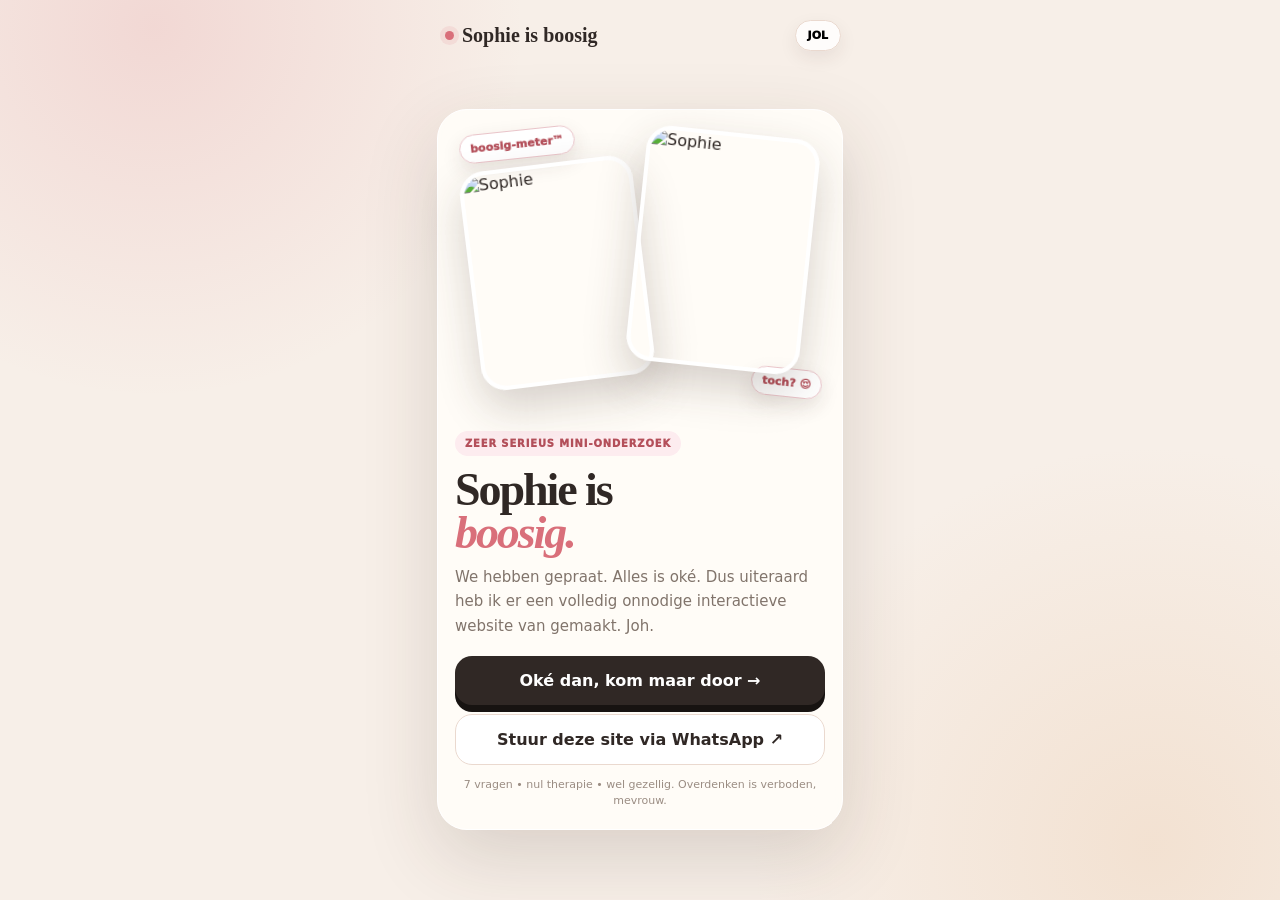
==== sophie-is-boosig/index.html @ 40bc1b9b "Add Sophie is boosig standalone quiz" ====
<!doctype html>
<html lang="nl">
<head>
<meta charset="utf-8">
<meta name="viewport" content="width=device-width,initial-scale=1,viewport-fit=cover">
<meta name="theme-color" content="#f7efe8">
<title>Sophie is boosig</title>
<meta name="description" content="Zeven keuzes. Een beetje chaos. Toch?">
<meta property="og:title" content="Sophie is boosig">
<meta property="og:description" content="Zeven keuzes. Een beetje chaos. Toch?">
<meta property="og:type" content="website">
<style>
:root{--bg:#f7efe8;--ink:#302825;--muted:#81746b;--rose:#d96f7a;--rose2:#b44f5a;--soft:#fdecef;--line:#ead9cf;--ease:cubic-bezier(.22,1,.36,1)}
*{box-sizing:border-box}html,body{margin:0;min-height:100%;background:var(--bg);color:var(--ink);font-family:Inter,system-ui,-apple-system,BlinkMacSystemFont,"Segoe UI",sans-serif;-webkit-font-smoothing:antialiased}
body{min-height:100svh;background:radial-gradient(circle at 12% 3%,rgba(217,111,122,.18),transparent 26%),radial-gradient(circle at 90% 94%,rgba(229,182,138,.24),transparent 28%),var(--bg)}
button,textarea{font:inherit}button{touch-action:manipulation}
.page{width:min(430px,100%);min-height:100svh;margin:auto;padding:12px;display:flex;flex-direction:column}
header{display:flex;align-items:center;justify-content:space-between;padding:8px 2px 12px}
.brand{border:0;background:none;color:var(--ink);font:800 20px Georgia,serif;display:flex;align-items:center;gap:8px}.dot{width:9px;height:9px;border-radius:50%;background:var(--rose);box-shadow:0 0 0 5px rgba(217,111,122,.12)}
.jol{border:1px solid var(--line);background:#ffffffd9;border-radius:999px;padding:8px 12px;font-weight:950;font-size:11px;box-shadow:0 7px 18px rgba(65,44,33,.08)}
.stage{flex:1;display:flex;align-items:center;padding-bottom:12px;perspective:1000px}
.card,.final{width:100%;border-radius:30px;box-shadow:0 26px 76px rgba(65,44,33,.16)}
.card{background:#fffdf9e8;border:1px solid #fff;padding:20px 17px;backdrop-filter:blur(16px)}
.enter{animation:enter .35s var(--ease)}@keyframes enter{from{opacity:.35;transform:translateY(14px) scale(.985)}to{opacity:1;transform:none}}
.shake{animation:shake .38s ease}@keyframes shake{25%{transform:translateX(-7px) rotate(-.5deg)}50%{transform:translateX(7px) rotate(.5deg)}75%{transform:translateX(-4px)}}
.collage{height:285px;position:relative;margin:0 auto 16px;transform-style:preserve-3d;transition:transform .16s ease-out}
.photo{position:absolute;object-fit:cover;border:4px solid #fff;border-radius:25px;box-shadow:0 18px 44px rgba(65,44,33,.22)}.a{left:4%;top:33px;width:47%;height:220px;transform:rotate(-7deg) translateZ(18px)}.b{right:4%;top:2px;width:47%;height:236px;transform:rotate(6deg) translateZ(38px)}
.sticker{position:absolute;z-index:4;background:#fffffff2;color:var(--rose2);border:1px solid #e9c4c9;border-radius:999px;padding:7px 10px;font-size:11px;font-weight:950;box-shadow:0 8px 20px rgba(65,44,33,.12)}.s1{left:4px;top:0;transform:rotate(-6deg)}.s2{right:3px;bottom:18px;transform:rotate(6deg)}
.kicker{display:inline-flex;border-radius:999px;background:var(--soft);color:var(--rose2);padding:7px 10px;font-size:10px;font-weight:950;text-transform:uppercase;letter-spacing:.085em}
h1,h2{font-family:Georgia,"Times New Roman",serif;letter-spacing:-.045em;text-wrap:balance}h1{margin:13px 0 11px;font-size:46px;line-height:.92}h1 em{color:var(--rose)}h2{margin:12px 0 18px;font-size:34px;line-height:1.02}
.lead{margin:0;color:var(--muted);font-size:15px;line-height:1.62}.actions{display:grid;gap:9px;margin-top:18px}
.primary,.secondary,.darkbtn,.wabtn,.reset{width:100%;border-radius:17px;padding:15px;font-weight:900;cursor:pointer}.primary{border:0;background:var(--ink);color:#fff;box-shadow:0 7px 0 #171311}.primary:active{transform:translateY(4px);box-shadow:0 3px 0 #171311}.secondary{border:1px solid var(--line);background:#fff;color:var(--ink)}
.micro{margin:12px 0 0;text-align:center;color:#9b8d83;font-size:11px;line-height:1.45}
.progressrow{display:grid;grid-template-columns:auto 1fr auto;gap:9px;align-items:center;margin-bottom:16px;color:#80736b;font-size:11px;font-weight:900}.track{height:7px;border-radius:999px;overflow:hidden;background:#fff}.fill{height:100%;border-radius:inherit;background:linear-gradient(90deg,var(--rose),#f3a1aa);transition:width .4s var(--ease)}
.qtop{display:flex;align-items:center;gap:11px}.thumbbtn{position:relative;border:0;padding:0;background:none}.thumb{width:68px;height:68px;display:block;object-fit:cover;border-radius:20px;border:4px solid #fff;box-shadow:0 10px 24px rgba(65,44,33,.16);transform:rotate(-2deg)}.thumbbtn i{position:absolute;right:-1px;bottom:1px;border-radius:999px;padding:2px 5px;background:#fff;font-style:normal;font-size:9px;font-weight:950}
.vibe{color:#8b7d74;font-size:11px;line-height:1.42}.vibe b{display:block;color:var(--rose);text-transform:uppercase;letter-spacing:.1em;font-size:10px}.vibe small{display:block;margin-top:2px}
.options{display:grid;gap:9px}.option{width:100%;display:grid;grid-template-columns:auto 1fr auto;align-items:center;gap:10px;text-align:left;border:1px solid var(--line);background:#fff;color:var(--ink);border-radius:16px;padding:12px}.option:active{transform:scale(.985)}.option.sel{border-color:#e18b94;background:#fdeef0;box-shadow:0 0 0 4px rgba(217,111,122,.08)}
.key{width:30px;height:30px;display:grid;place-items:center;border:1px solid #cdbdb3;border-radius:50%;background:#fffaf7;font-size:11px;font-weight:950}.sel .key{color:#fff;border-color:var(--rose);background:var(--rose)}.tick{opacity:0}.sel .tick{opacity:1}
textarea{width:100%;min-height:145px;resize:vertical;border:1px solid var(--line);background:#fff;color:var(--ink);border-radius:17px;padding:14px;outline:none;font-size:15px;line-height:1.5}textarea:focus{border-color:#e18b94;box-shadow:0 0 0 4px rgba(217,111,122,.08)}
.nav{display:grid;grid-template-columns:.8fr 1.4fr;gap:9px;margin-top:16px}.objection{display:block;margin:12px auto 0;border:1px dashed #d8c7bd;background:none;color:#978981;border-radius:999px;padding:8px 10px;font-size:10px;font-weight:850}
.final{position:relative;overflow:hidden;padding:21px 17px;background:#302825;color:#fff}.final h2{font-size:46px;line-height:.92}.final p{color:#d8cec8;font-size:14px;line-height:1.55}.final strong{color:#fff}.photos{display:grid;grid-template-columns:1fr 1fr;gap:8px;margin:16px 0}.photos img{width:100%;aspect-ratio:3/4;object-fit:cover;border-radius:18px;border:2px solid #ffffff29}.photos img:first-child{transform:rotate(-2deg)}.photos img:last-child{transform:rotate(2deg)}
.summary{max-height:235px;overflow:auto;display:grid;gap:7px}.item{padding:10px 11px;border-radius:14px;background:#ffffff14}.item b{display:block;color:#f4aab2;font-size:9px;line-height:1.35;text-transform:uppercase;letter-spacing:.075em;margin-bottom:3px}.item span{font-size:13px;line-height:1.4}
.darkbtn,.wabtn,.reset{border:0;margin-top:9px}.darkbtn{background:#fff;color:var(--ink)}.wabtn{background:#25d366;color:#073514}.reset{border:1px solid #ffffff2e;background:none;color:#ddd}
.toast{position:fixed;z-index:90;left:50%;bottom:18px;transform:translateX(-50%);max-width:88vw;padding:10px 14px;border-radius:999px;background:var(--ink);color:#fff;text-align:center;font-size:11px;font-weight:900;box-shadow:0 12px 30px rgba(48,40,37,.25)}
.float{position:fixed;z-index:85;pointer-events:none;font-size:22px;animation:fly 1s var(--ease) forwards}@keyframes fly{to{transform:translate(var(--x),var(--y)) rotate(160deg) scale(1.4);opacity:0}}
@media(prefers-reduced-motion:reduce){*,*:before,*:after{animation-duration:.01ms!important;transition-duration:.01ms!important}}
</style>
</head>
<body>
<div class="page">
<header><button class="brand" id="home"><span class="dot"></span>Sophie is boosig</button><button class="jol" id="jol">JOL</button></header>
<section class="stage" id="stage"></section>
</div>
<div class="toast" id="toast" hidden></div>
<script>
(function(){
var P=[
"https://ik.imagekit.io/magicpath/tr:h-4000,w-4000,c-at_max,f-jpeg/mcp-images/4aa16697-7533-4ef9-8410-6df6f677c064.jpg?ik-t=1790940811&ik-s=c5267019b4db1d3566476eff2839013611c0f0ba",
"https://ik.imagekit.io/magicpath/tr:h-4000,w-4000,c-at_max,f-jpeg/mcp-images/11099333-dc32-466c-ad5f-57910f27d822.jpg?ik-t=1790940819&ik-s=e559a6b572084ea6a9b52d7529e810bfe9ce9e72"];
var Q=[
["Welke versie van mij heb je eigenlijk het liefst?",["De lieve versie","De plagerige versie","De tunnelvisie-versie","Een gevaarlijke mix van alle drie"],["Aha. Dus tóch die zachte kant. Genoteerd 😌","Kijk nou. Mevrouw houdt blijkbaar van problemen 😂","U kiest vrijwillig voor tunnelvisie. Dapper.","Ah ja, gewoon alles willen. Typisch Sophie."]],
["Wat is het eerste wat je waarschijnlijk doet als je me weer ziet?",["Meteen een knuffel geven","Eerst even streng kijken","Doen alsof er niks aan de hand is","Doen alsof je boos bent"],["Zie je wel. Grote mond, kleine knuffelkont ❤️","Dat strenge gezicht hou je maximaal twaalf seconden vol.","Ja hoor. Alsof jij dat kan 😂","Hahaha, ‘doen alsof’ zegt eigenlijk al genoeg."]],
["Wat werkt het snelst als ik jou weer aan het lachen wil krijgen?",["Een slechte grap","Iets oprecht liefs zeggen","Dat ik je expres een beetje plaag","Gewoon even naast je zitten"],["Pijnlijk dat mijn slechte humor dus gewoon werkt.","En dan straks weer zeggen dat ik niet lief ben hè.","Kijk. U kiest dus vrijwillig voor plagen. Bewijsstuk A.","Kijk haar ineens emotioneel volwassen doen 😌"]],
["Als ik zeg: ‘Ik heb iets bedacht’, wat denk jij dan als eerste?",["Dit wordt leuk","Oh god, wat nu weer?","Ik vertrouw dit totaal niet","Waar moet ik heen en wat moet ik aan?"],["Veel te veel vertrouwen. Echt onverantwoord.","Eerlijk. Dit is waarschijnlijk de gezondste reactie.","Terecht, maar toch klik je altijd mee 👀","Hahaha prioriteiten zijn weer duidelijk."]],
["Wat zou jij het liefst spontaan samen doen?",["Een nachtje ergens aan zee","Een onbekende stad in","Eten, wijn en nul planning","Gewoon samen ergens verdwijnen zonder plan"],["Romantisch hoor. Wie bent u en wat heeft u met Sophie gedaan?","Ja, zodat we samen drie uur verkeerd lopen zeker.","Ah kijk. Bougie mevrouw is weer terug 🍷","Heel schattig. Wel eerst je oplader meenemen."]],
["Welke Kwin krijgt u vandaag?",["De lieve Kwin","De iets te enthousiaste Kwin","De Kwin die beter op zijn woorden moet letten 😂","Mijn lievelingsmens die soms nog wat training nodig heeft ❤️"],["Kijk, deze versie mag dus blijven. Duidelijk.","‘Iets te enthousiast’ is wel heel netjes geformuleerd 😂","Fair. Deze neem ik gewoon serieus.","Training? Prima. Maar wel met pauzes en snacks."]],
["Laatste: maak deze zin af — ‘Eén ding dat ik je eigenlijk nog wil zeggen is…’",null,null]
];
var A=["","","","","","",""],i=0,photo=0,secret=0,screen="intro";
var stage=document.getElementById("stage"),toast=document.getElementById("toast");
function esc(s){return String(s).replace(/[&<>"']/g,function(m){return({"&":"&amp;","<":"&lt;",">":"&gt;",'"':"&quot;","'":"&#039;"})[m]})}
function say(s){toast.textContent=s;toast.hidden=false;clearTimeout(say.t);say.t=setTimeout(function(){toast.hidden=true},1200)}
function burst(x,y){var c=["❤","♡","✦","😂","😌","👀"];x=x||innerWidth/2;y=y||innerHeight/2;c.forEach(function(ch,n){var e=document.createElement("span");e.className="float";e.textContent=ch;e.style.left=x+"px";e.style.top=y+"px";e.style.setProperty("--x",Math.cos(n)*72+"px");e.style.setProperty("--y",(Math.sin(n)*72-46)+"px");document.body.appendChild(e);setTimeout(function(){e.remove()},1050)})}
function mood(){var n=A.filter(Boolean).length;return n<=1?"boosig maar onderzoekbaar":n<=3?"verdacht aan het ontdooien":n<=5?"eigenlijk alweer schattig":"officieel niet meer boosig"}
function shareSite(){var text="Sophie is boosig 😌❤️\\nOpen deze even, toch?\\n"+location.href;location.href="https://wa.me/?text="+encodeURIComponent(text)}
function intro(){screen="intro";stage.innerHTML='<article class="card enter"><div class="collage" id="collage"><img class="photo a" src="'+P[0]+'" alt="Sophie"><img class="photo b" src="'+P[1]+'" alt="Sophie"><span class="sticker s1">boosig-meter™</span><span class="sticker s2">toch? 😌</span></div><span class="kicker">zeer serieus mini-onderzoek</span><h1>Sophie is<br><em>boosig.</em></h1><p class="lead">We hebben gepraat. Alles is oké. Dus uiteraard heb ik er een volledig onnodige interactieve website van gemaakt. Joh.</p><div class="actions"><button class="primary" id="start">Oké dan, kom maar door →</button><button class="secondary" id="shareSite">Stuur deze site via WhatsApp ↗</button></div><p class="micro">7 vragen • nul therapie • wel gezellig. Overdenken is verboden, mevrouw.</p></article>';
document.getElementById("start").onclick=function(){screen="quiz";render()};document.getElementById("shareSite").onclick=shareSite;
var c=document.getElementById("collage");c.onpointermove=function(e){var r=c.getBoundingClientRect(),rx=((e.clientY-r.top)/r.height-.5)*-7,ry=((e.clientX-r.left)/r.width-.5)*7;c.style.transform="rotateX("+rx+"deg) rotateY("+ry+"deg)"};c.onpointerleave=function(){c.style.transform=""}}
function render(){var q=Q[i],pct=Math.round((i+1)/7*100),body="";
if(q[1]){body='<div class="options">'+q[1].map(function(o,n){return '<button class="option '+(A[i]===o?'sel':'')+'" data-n="'+n+'"><span class="key">'+String.fromCharCode(65+n)+'</span><span>'+esc(o)+'</span><span class="tick">✓</span></button>'}).join("")+'</div>'}
else{body='<textarea id="free" placeholder="Kom maar door. Ik doe alsof ik niet nieuwsgierig ben 😉">'+esc(A[i])+'</textarea>'}
stage.innerHTML='<article class="card enter" id="card"><div class="progressrow"><span>'+(i+1)+'/7</span><div class="track"><div class="fill" style="width:'+pct+'%"></div></div><span>'+pct+'%</span></div><div class="qtop"><button class="thumbbtn" id="thumb"><img class="thumb" src="'+P[photo]+'" alt="Sophie"><i>↻</i></button><div class="vibe"><b>vraag '+(i+1)+'</b>huidige vibe: '+mood()+'<small>tik op de foto, joh</small></div></div><h2>'+q[0]+'</h2>'+body+'<div class="nav"><button class="secondary" id="back">← terug</button><button class="primary" id="next">'+(i===6?'toon het dossier':'volgende joh →')+'</button></div><button class="objection" id="obj">ik wil bezwaar maken</button></article>';
document.getElementById("thumb").onclick=function(){photo=1-photo;say("andere Sophie unlocked ✨");render()};
Array.from(document.querySelectorAll(".option")).forEach(function(b){b.onclick=function(e){var n=+b.dataset.n;A[i]=q[1][n];say(q[2][n]);burst(e.clientX,e.clientY);render()}});
var free=document.getElementById("free");if(free)free.oninput=function(){A[i]=free.value};
document.getElementById("back").onclick=function(){if(i===0)intro();else{i--;photo=1-photo;render()}};
document.getElementById("next").onclick=function(){var free=document.getElementById("free");if(free)A[i]=free.value.trim();if(!A[i]){document.getElementById("card").classList.add("shake");say("Eerst iets kiezen, mevrouw 😌");setTimeout(function(){var c=document.getElementById("card");if(c)c.classList.remove("shake")},430);return}if(i===6){burst();done()}else{i++;photo=1-photo;render()}};
document.getElementById("obj").onclick=function(){var x=["Bezwaar afgewezen. Toch? 😂","Uw advocaat belt later terug.","Sterk bezwaar. Niks mee gedaan.","JOL. Volgende vraag joh."];say(x[Math.floor(Math.random()*x.length)])}}
function answers(){return "Sophie is boosig 😂❤️\\n\\n"+Q.map(function(q,n){return (n+1)+". "+q[0]+"\\n"+(A[n]||"—")}).join("\\n\\n")}
function done(){screen="done";stage.innerHTML='<article class="final enter"><span class="kicker">dossier gesloten</span><h2>Sophie heeft<br>gesproken.</h2><p>Conclusie: mevrouw is <strong>'+mood()+'</strong>. Kwin krijgt voorwaardelijk toegang tot de rest van de dag. Toch.</p><div class="photos"><img src="'+P[0]+'" alt="Sophie"><img src="'+P[1]+'" alt="Sophie"></div><div class="summary">'+Q.map(function(q,n){return '<div class="item"><b>'+(n+1)+'. '+q[0]+'</b><span>'+esc(A[n]||"—")+'</span></div>'}).join("")+'</div><button class="darkbtn" id="shareA">deel / kopieer mijn antwoorden</button><button class="wabtn" id="shareS">stuur de site via WhatsApp</button><button class="reset" id="reset">nog een keer joh</button></article>';
document.getElementById("shareA").onclick=async function(){var text=answers();try{if(navigator.share)await navigator.share({title:"Sophie is boosig",text:text});else{await navigator.clipboard.writeText(text);say("Gekopieerd joh ✨")}}catch(e){}};
document.getElementById("shareS").onclick=shareSite;document.getElementById("reset").onclick=function(){A=["","","","","","",""];i=0;photo=0;intro()}}
document.getElementById("home").onclick=intro;document.getElementById("jol").onclick=function(e){secret++;say(secret<4?"JOL. Geen noodknop nodig 😂":"OKÉ JOH, geheime knop gevonden 😭");burst(e.clientX,e.clientY)};
intro();
})();
</script>
</body>
</html>
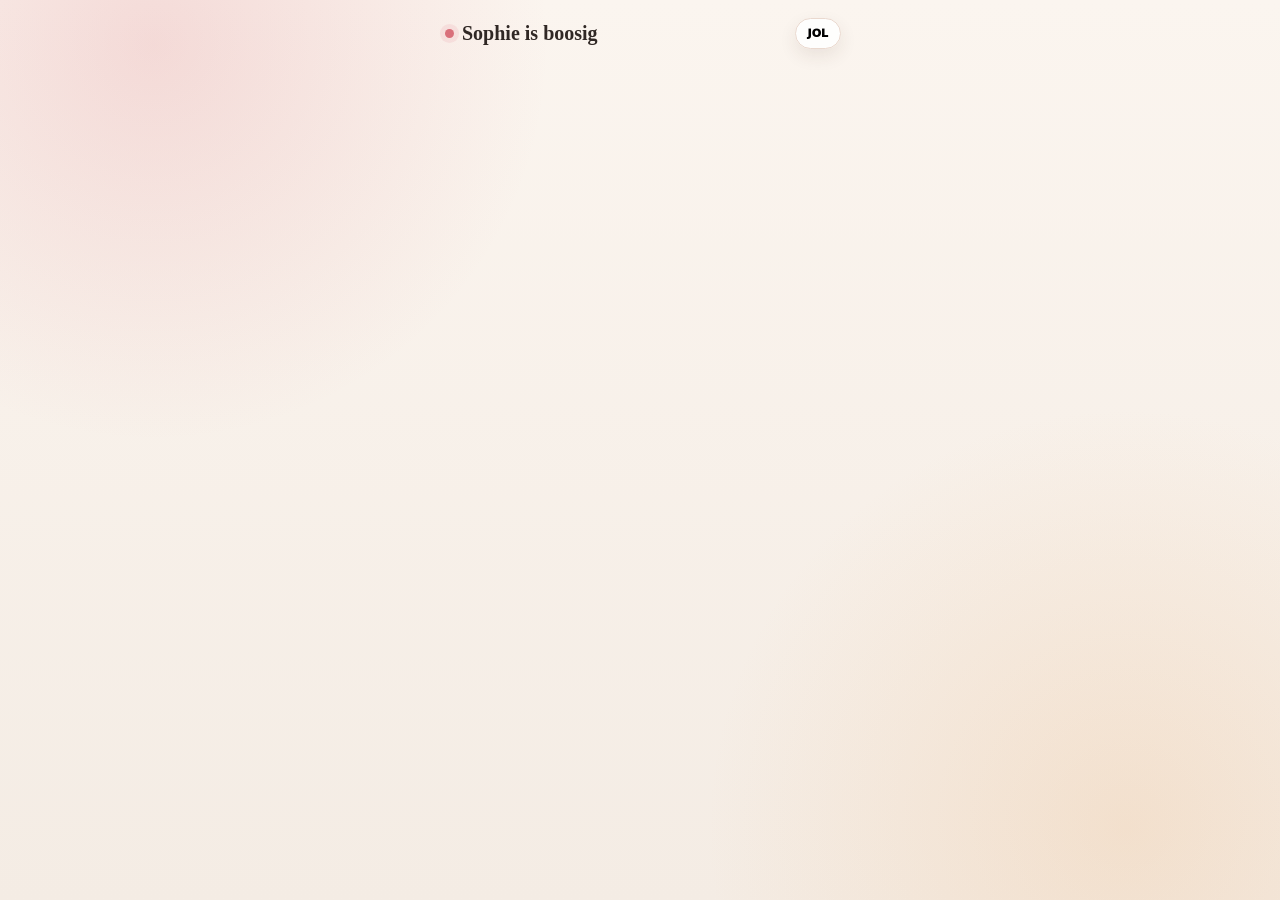
==== commit c8134211: "Upgrade Sophie is boosig with mobile 3D interactions and full photo deck" ====
--- a/sophie-is-boosig/index.html
+++ b/sophie-is-boosig/index.html
@@ -5,58 +5,156 @@
 <meta name="viewport" content="width=device-width,initial-scale=1,viewport-fit=cover">
 <meta name="theme-color" content="#f7efe8">
 <title>Sophie is boosig</title>
-<meta name="description" content="Zeven keuzes. Een beetje chaos. Toch?">
+<meta name="description" content="7 vragen. Heel veel 3D-chaos. Toch?">
 <meta property="og:title" content="Sophie is boosig">
-<meta property="og:description" content="Zeven keuzes. Een beetje chaos. Toch?">
+<meta property="og:description" content="7 vragen. Heel veel 3D-chaos. Toch?">
 <meta property="og:type" content="website">
+<meta property="og:image" content="https://ik.imagekit.io/magicpath/tr:h-4000,w-4000,c-at_max,f-jpeg/mcp-images/4aa16697-7533-4ef9-8410-6df6f677c064.jpg?ik-t=1790944367&ik-s=3fab2fdeb2daa1c36c1b1effb76ada3a3181cd72">
+<meta name="twitter:card" content="summary_large_image">
 <style>
-:root{--bg:#f7efe8;--ink:#302825;--muted:#81746b;--rose:#d96f7a;--rose2:#b44f5a;--soft:#fdecef;--line:#ead9cf;--ease:cubic-bezier(.22,1,.36,1)}
-*{box-sizing:border-box}html,body{margin:0;min-height:100%;background:var(--bg);color:var(--ink);font-family:Inter,system-ui,-apple-system,BlinkMacSystemFont,"Segoe UI",sans-serif;-webkit-font-smoothing:antialiased}
-body{min-height:100svh;background:radial-gradient(circle at 12% 3%,rgba(217,111,122,.18),transparent 26%),radial-gradient(circle at 90% 94%,rgba(229,182,138,.24),transparent 28%),var(--bg)}
-button,textarea{font:inherit}button{touch-action:manipulation}
-.page{width:min(430px,100%);min-height:100svh;margin:auto;padding:12px;display:flex;flex-direction:column}
+:root{
+  --bg:#f7efe8;--paper:#fffdf9;--ink:#302825;--muted:#81746b;
+  --rose:#d96f7a;--rose2:#b44f5a;--soft:#fdecef;--line:#ead9cf;
+  --green:#25d366;--ease:cubic-bezier(.22,1,.36,1)
+}
+*{box-sizing:border-box}
+html,body{margin:0;min-height:100%;background:var(--bg);color:var(--ink);font-family:Inter,system-ui,-apple-system,BlinkMacSystemFont,"Segoe UI",sans-serif;-webkit-font-smoothing:antialiased}
+body{min-height:100svh;overflow-x:hidden;background:
+ radial-gradient(circle at 12% 5%,rgba(217,111,122,.2),transparent 28%),
+ radial-gradient(circle at 88% 92%,rgba(237,185,133,.25),transparent 30%),
+ linear-gradient(180deg,#fbf5ef,#f4ece4)}
+button,textarea,input{font:inherit}button{touch-action:manipulation}
+button:focus-visible,textarea:focus-visible,input:focus-visible{outline:3px solid rgba(217,111,122,.28);outline-offset:3px}
+.page{width:min(430px,100%);min-height:100svh;margin:auto;padding:10px 12px 16px;display:flex;flex-direction:column;position:relative;z-index:2}
 header{display:flex;align-items:center;justify-content:space-between;padding:8px 2px 12px}
-.brand{border:0;background:none;color:var(--ink);font:800 20px Georgia,serif;display:flex;align-items:center;gap:8px}.dot{width:9px;height:9px;border-radius:50%;background:var(--rose);box-shadow:0 0 0 5px rgba(217,111,122,.12)}
-.jol{border:1px solid var(--line);background:#ffffffd9;border-radius:999px;padding:8px 12px;font-weight:950;font-size:11px;box-shadow:0 7px 18px rgba(65,44,33,.08)}
-.stage{flex:1;display:flex;align-items:center;padding-bottom:12px;perspective:1000px}
-.card,.final{width:100%;border-radius:30px;box-shadow:0 26px 76px rgba(65,44,33,.16)}
-.card{background:#fffdf9e8;border:1px solid #fff;padding:20px 17px;backdrop-filter:blur(16px)}
-.enter{animation:enter .35s var(--ease)}@keyframes enter{from{opacity:.35;transform:translateY(14px) scale(.985)}to{opacity:1;transform:none}}
-.shake{animation:shake .38s ease}@keyframes shake{25%{transform:translateX(-7px) rotate(-.5deg)}50%{transform:translateX(7px) rotate(.5deg)}75%{transform:translateX(-4px)}}
-.collage{height:285px;position:relative;margin:0 auto 16px;transform-style:preserve-3d;transition:transform .16s ease-out}
-.photo{position:absolute;object-fit:cover;border:4px solid #fff;border-radius:25px;box-shadow:0 18px 44px rgba(65,44,33,.22)}.a{left:4%;top:33px;width:47%;height:220px;transform:rotate(-7deg) translateZ(18px)}.b{right:4%;top:2px;width:47%;height:236px;transform:rotate(6deg) translateZ(38px)}
-.sticker{position:absolute;z-index:4;background:#fffffff2;color:var(--rose2);border:1px solid #e9c4c9;border-radius:999px;padding:7px 10px;font-size:11px;font-weight:950;box-shadow:0 8px 20px rgba(65,44,33,.12)}.s1{left:4px;top:0;transform:rotate(-6deg)}.s2{right:3px;bottom:18px;transform:rotate(6deg)}
-.kicker{display:inline-flex;border-radius:999px;background:var(--soft);color:var(--rose2);padding:7px 10px;font-size:10px;font-weight:950;text-transform:uppercase;letter-spacing:.085em}
-h1,h2{font-family:Georgia,"Times New Roman",serif;letter-spacing:-.045em;text-wrap:balance}h1{margin:13px 0 11px;font-size:46px;line-height:.92}h1 em{color:var(--rose)}h2{margin:12px 0 18px;font-size:34px;line-height:1.02}
-.lead{margin:0;color:var(--muted);font-size:15px;line-height:1.62}.actions{display:grid;gap:9px;margin-top:18px}
-.primary,.secondary,.darkbtn,.wabtn,.reset{width:100%;border-radius:17px;padding:15px;font-weight:900;cursor:pointer}.primary{border:0;background:var(--ink);color:#fff;box-shadow:0 7px 0 #171311}.primary:active{transform:translateY(4px);box-shadow:0 3px 0 #171311}.secondary{border:1px solid var(--line);background:#fff;color:var(--ink)}
-.micro{margin:12px 0 0;text-align:center;color:#9b8d83;font-size:11px;line-height:1.45}
-.progressrow{display:grid;grid-template-columns:auto 1fr auto;gap:9px;align-items:center;margin-bottom:16px;color:#80736b;font-size:11px;font-weight:900}.track{height:7px;border-radius:999px;overflow:hidden;background:#fff}.fill{height:100%;border-radius:inherit;background:linear-gradient(90deg,var(--rose),#f3a1aa);transition:width .4s var(--ease)}
-.qtop{display:flex;align-items:center;gap:11px}.thumbbtn{position:relative;border:0;padding:0;background:none}.thumb{width:68px;height:68px;display:block;object-fit:cover;border-radius:20px;border:4px solid #fff;box-shadow:0 10px 24px rgba(65,44,33,.16);transform:rotate(-2deg)}.thumbbtn i{position:absolute;right:-1px;bottom:1px;border-radius:999px;padding:2px 5px;background:#fff;font-style:normal;font-size:9px;font-weight:950}
-.vibe{color:#8b7d74;font-size:11px;line-height:1.42}.vibe b{display:block;color:var(--rose);text-transform:uppercase;letter-spacing:.1em;font-size:10px}.vibe small{display:block;margin-top:2px}
-.options{display:grid;gap:9px}.option{width:100%;display:grid;grid-template-columns:auto 1fr auto;align-items:center;gap:10px;text-align:left;border:1px solid var(--line);background:#fff;color:var(--ink);border-radius:16px;padding:12px}.option:active{transform:scale(.985)}.option.sel{border-color:#e18b94;background:#fdeef0;box-shadow:0 0 0 4px rgba(217,111,122,.08)}
-.key{width:30px;height:30px;display:grid;place-items:center;border:1px solid #cdbdb3;border-radius:50%;background:#fffaf7;font-size:11px;font-weight:950}.sel .key{color:#fff;border-color:var(--rose);background:var(--rose)}.tick{opacity:0}.sel .tick{opacity:1}
-textarea{width:100%;min-height:145px;resize:vertical;border:1px solid var(--line);background:#fff;color:var(--ink);border-radius:17px;padding:14px;outline:none;font-size:15px;line-height:1.5}textarea:focus{border-color:#e18b94;box-shadow:0 0 0 4px rgba(217,111,122,.08)}
-.nav{display:grid;grid-template-columns:.8fr 1.4fr;gap:9px;margin-top:16px}.objection{display:block;margin:12px auto 0;border:1px dashed #d8c7bd;background:none;color:#978981;border-radius:999px;padding:8px 10px;font-size:10px;font-weight:850}
-.final{position:relative;overflow:hidden;padding:21px 17px;background:#302825;color:#fff}.final h2{font-size:46px;line-height:.92}.final p{color:#d8cec8;font-size:14px;line-height:1.55}.final strong{color:#fff}.photos{display:grid;grid-template-columns:1fr 1fr;gap:8px;margin:16px 0}.photos img{width:100%;aspect-ratio:3/4;object-fit:cover;border-radius:18px;border:2px solid #ffffff29}.photos img:first-child{transform:rotate(-2deg)}.photos img:last-child{transform:rotate(2deg)}
-.summary{max-height:235px;overflow:auto;display:grid;gap:7px}.item{padding:10px 11px;border-radius:14px;background:#ffffff14}.item b{display:block;color:#f4aab2;font-size:9px;line-height:1.35;text-transform:uppercase;letter-spacing:.075em;margin-bottom:3px}.item span{font-size:13px;line-height:1.4}
-.darkbtn,.wabtn,.reset{border:0;margin-top:9px}.darkbtn{background:#fff;color:var(--ink)}.wabtn{background:#25d366;color:#073514}.reset{border:1px solid #ffffff2e;background:none;color:#ddd}
-.toast{position:fixed;z-index:90;left:50%;bottom:18px;transform:translateX(-50%);max-width:88vw;padding:10px 14px;border-radius:999px;background:var(--ink);color:#fff;text-align:center;font-size:11px;font-weight:900;box-shadow:0 12px 30px rgba(48,40,37,.25)}
-.float{position:fixed;z-index:85;pointer-events:none;font-size:22px;animation:fly 1s var(--ease) forwards}@keyframes fly{to{transform:translate(var(--x),var(--y)) rotate(160deg) scale(1.4);opacity:0}}
-@media(prefers-reduced-motion:reduce){*,*:before,*:after{animation-duration:.01ms!important;transition-duration:.01ms!important}}
+.brand{border:0;background:none;color:var(--ink);font:800 20px Georgia,serif;display:flex;align-items:center;gap:8px;cursor:pointer}
+.dot{width:9px;height:9px;border-radius:50%;background:var(--rose);box-shadow:0 0 0 5px rgba(217,111,122,.12)}
+.jol{border:1px solid var(--line);background:#ffffffdf;border-radius:999px;padding:8px 12px;font-size:11px;font-weight:950;box-shadow:0 7px 18px rgba(65,44,33,.09);transform-style:preserve-3d;transition:.18s var(--ease)}
+.jol:active{transform:translateY(4px) rotateX(18deg) rotateZ(-8deg) scale(.93)}
+.stage{flex:1;display:flex;align-items:center;perspective:1100px;padding-bottom:8px}
+.card,.final{width:100%;border-radius:30px;box-shadow:0 28px 78px rgba(65,44,33,.17);transform-style:preserve-3d}
+.card{position:relative;background:rgba(255,253,249,.92);border:1px solid rgba(255,255,255,.96);padding:18px 16px;backdrop-filter:blur(18px);transition:transform .28s var(--ease)}
+.enter{animation:enter .38s var(--ease)}
+@keyframes enter{from{opacity:.25;transform:translateY(16px) rotateX(4deg) scale(.98)}to{opacity:1;transform:none}}
+.shake{animation:shake .38s ease}
+@keyframes shake{25%{transform:translateX(-8px) rotateY(-4deg)}50%{transform:translateX(8px) rotateY(4deg)}75%{transform:translateX(-4px)}}
+
+.scene{height:292px;position:relative;perspective:900px;touch-action:pan-y;user-select:none;margin-bottom:12px}
+.deck{position:absolute;inset:0;transform-style:preserve-3d}
+.photo-card{position:absolute;left:50%;top:12px;width:172px;height:236px;margin-left:-86px;border-radius:26px;overflow:hidden;border:4px solid #fff;background:#fff;box-shadow:0 20px 46px rgba(65,44,33,.22);transform-origin:center center;will-change:transform,opacity;transition:transform .46s var(--ease),opacity .35s ease,filter .35s ease}
+.photo-card img{width:100%;height:100%;display:block;object-fit:cover}
+.photo-card .badge{position:absolute;left:10px;bottom:10px;padding:6px 8px;border-radius:999px;background:#ffffffea;color:var(--rose2);font-size:9px;font-weight:950;box-shadow:0 6px 18px rgba(0,0,0,.1)}
+.deck-hint{position:absolute;left:50%;bottom:7px;transform:translateX(-50%);white-space:nowrap;color:#8e8077;font-size:10px;font-weight:800}
+.float-tag{position:absolute;z-index:30;padding:7px 10px;border-radius:999px;background:#fffffff0;border:1px solid #ebc7cc;color:var(--rose2);font-size:10px;font-weight:950;box-shadow:0 10px 22px rgba(65,44,33,.11);backdrop-filter:blur(8px);pointer-events:none;transform-style:preserve-3d}
+.tag-a{left:0;top:8px;transform:translateZ(55px) rotate(-7deg)}
+.tag-b{right:2px;top:54px;transform:translateZ(70px) rotate(8deg)}
+.tag-c{right:24px;bottom:30px;transform:translateZ(42px) rotate(-3deg)}
+.kicker{display:inline-flex;border-radius:999px;background:var(--soft);color:var(--rose2);padding:7px 10px;font-size:10px;font-weight:950;text-transform:uppercase;letter-spacing:.085em;transform:translateZ(20px)}
+h1,h2{font-family:Georgia,"Times New Roman",serif;letter-spacing:-.045em;text-wrap:balance}
+h1{margin:12px 0 10px;font-size:46px;line-height:.92;transform:translateZ(24px)}
+h1 em{color:var(--rose)}
+h2{margin:12px 0 17px;font-size:33px;line-height:1.02;transform:translateZ(18px)}
+.lead{margin:0;color:var(--muted);font-size:14.5px;line-height:1.6;transform:translateZ(12px)}
+.actions{display:grid;gap:9px;margin-top:17px;transform:translateZ(20px)}
+.primary,.secondary,.darkbtn,.wabtn,.reset{width:100%;border-radius:17px;padding:14px 15px;font-weight:900;cursor:pointer;transition:transform .15s var(--ease),box-shadow .15s var(--ease)}
+.primary{border:0;background:var(--ink);color:#fff;box-shadow:0 8px 0 #171311,0 14px 26px rgba(48,40,37,.12)}
+.primary:active{transform:translateY(5px) rotateX(9deg);box-shadow:0 3px 0 #171311}
+.secondary{border:1px solid var(--line);background:#fff;color:var(--ink);box-shadow:0 5px 0 #e6d8cf}
+.secondary:active{transform:translateY(3px) rotateX(7deg);box-shadow:0 2px 0 #e6d8cf}
+.micro{margin:11px 0 0;text-align:center;color:#998a81;font-size:10.5px;line-height:1.45}
+
+.meter-wrap{margin-top:14px;padding:12px;border-radius:20px;background:linear-gradient(180deg,#fff,#fff8f6);border:1px solid var(--line);box-shadow:0 12px 26px rgba(65,44,33,.07);transform-style:preserve-3d;transform:translateZ(18px)}
+.meter-top{display:flex;align-items:center;justify-content:space-between;gap:10px;margin-bottom:8px}
+.meter-top b{font-size:11px;text-transform:uppercase;letter-spacing:.07em;color:var(--rose2)}
+.meter-face{padding:5px 8px;border-radius:999px;background:var(--soft);color:var(--rose2);font-size:10px;font-weight:900;transform:translateZ(18px)}
+input[type=range]{width:100%;appearance:none;height:8px;border-radius:999px;background:linear-gradient(90deg,#f4c8ce,var(--rose));outline:none}
+input[type=range]::-webkit-slider-thumb{appearance:none;width:27px;height:27px;border-radius:50%;background:#fff;border:6px solid var(--rose);box-shadow:0 8px 16px rgba(185,79,90,.24);cursor:grab}
+input[type=range]::-moz-range-thumb{width:17px;height:17px;border-radius:50%;background:#fff;border:6px solid var(--rose)}
+
+.progressrow{display:grid;grid-template-columns:auto 1fr auto;gap:9px;align-items:center;margin-bottom:15px;color:#80736b;font-size:11px;font-weight:900;transform:translateZ(16px)}
+.track{height:7px;border-radius:999px;overflow:hidden;background:#fff;box-shadow:inset 0 1px 3px rgba(0,0,0,.05)}
+.fill{height:100%;border-radius:inherit;background:linear-gradient(90deg,var(--rose),#f3a1aa);transition:width .4s var(--ease)}
+.qtop{display:flex;align-items:center;gap:11px;transform:translateZ(20px)}
+.thumbbtn{position:relative;border:0;padding:0;background:none;cursor:pointer;transform-style:preserve-3d}
+.thumb{width:69px;height:69px;display:block;object-fit:cover;border-radius:20px;border:4px solid #fff;box-shadow:0 11px 25px rgba(65,44,33,.16);transform:rotate(-3deg) translateZ(18px);transition:.25s var(--ease)}
+.thumbbtn:active .thumb{transform:rotate(8deg) scale(.93) translateZ(8px)}
+.thumbbtn i{position:absolute;right:-1px;bottom:1px;border-radius:999px;padding:2px 5px;background:#fff;font-style:normal;font-size:9px;font-weight:950;box-shadow:0 5px 12px rgba(0,0,0,.08)}
+.vibe{color:#8b7d74;font-size:11px;line-height:1.42}
+.vibe b{display:block;color:var(--rose);text-transform:uppercase;letter-spacing:.1em;font-size:10px}
+.vibe small{display:block;margin-top:2px}
+
+.options{display:grid;gap:9px;transform-style:preserve-3d}
+.option{width:100%;display:grid;grid-template-columns:auto 1fr auto;align-items:center;gap:10px;text-align:left;border:1px solid var(--line);background:#fff;color:var(--ink);border-radius:16px;padding:12px;box-shadow:0 6px 0 #eee2da;transform:translateZ(0);transition:transform .2s var(--ease),box-shadow .2s var(--ease),border-color .2s,background .2s}
+.option:active{transform:translateY(4px) rotateX(7deg) translateZ(8px);box-shadow:0 2px 0 #eee2da}
+.option.sel{border-color:#e18b94;background:#fdeef0;box-shadow:0 7px 0 #efc5ca,0 0 0 4px rgba(217,111,122,.08);transform:translateZ(22px) rotateX(-1deg)}
+.key{width:30px;height:30px;display:grid;place-items:center;border:1px solid #cdbdb3;border-radius:50%;background:#fffaf7;font-size:11px;font-weight:950;transition:.2s var(--ease)}
+.sel .key{color:#fff;border-color:var(--rose);background:var(--rose);transform:rotateY(360deg)}
+.tick{opacity:0;transform:scale(.5);transition:.2s var(--ease)}
+.sel .tick{opacity:1;transform:scale(1)}
+textarea{width:100%;min-height:145px;resize:vertical;border:1px solid var(--line);background:#fff;color:var(--ink);border-radius:17px;padding:14px;outline:none;font-size:15px;line-height:1.5;box-shadow:0 6px 0 #eee2da}
+textarea:focus{border-color:#e18b94;box-shadow:0 0 0 4px rgba(217,111,122,.08),0 6px 0 #eee2da}
+.nav{display:grid;grid-template-columns:.8fr 1.4fr;gap:9px;margin-top:16px;transform:translateZ(22px)}
+.objection{display:block;margin:12px auto 0;border:1px dashed #d8c7bd;background:#ffffff80;color:#978981;border-radius:999px;padding:8px 10px;font-size:10px;font-weight:850;transition:transform .3s var(--ease)}
+.objection:active{transform:scale(.9) rotate(-7deg)}
+
+.final{position:relative;overflow:visible;background:transparent;box-shadow:none;perspective:1200px}
+.dossier-scene{position:relative;min-height:610px;perspective:1200px}
+.dossier{position:absolute;inset:0;transform-style:preserve-3d;transition:transform .8s cubic-bezier(.2,.75,.2,1)}
+.dossier.flipped{transform:rotateY(180deg)}
+.dossier-face{position:absolute;inset:0;backface-visibility:hidden;border-radius:30px;padding:20px 16px;overflow:hidden;box-shadow:0 28px 78px rgba(48,40,37,.24)}
+.dossier-front{background:#302825;color:#fff}
+.dossier-back{background:#fffdf9;color:var(--ink);transform:rotateY(180deg);border:1px solid #fff}
+.dossier-front:before{content:"";position:absolute;right:-70px;top:-70px;width:190px;height:190px;border-radius:50%;background:rgba(217,111,122,.2);filter:blur(30px)}
+.final h2{position:relative;font-size:46px;line-height:.92;margin:12px 0}
+.final p{position:relative;color:#d8cec8;font-size:14px;line-height:1.55}
+.final strong{color:#fff}
+.photos{display:grid;grid-template-columns:repeat(3,1fr);gap:7px;margin:15px 0;transform-style:preserve-3d}
+.photos img{width:100%;aspect-ratio:3/4;object-fit:cover;border-radius:16px;border:2px solid rgba(255,255,255,.18);box-shadow:0 12px 24px rgba(0,0,0,.18)}
+.photos img:nth-child(1){transform:rotate(-4deg) translateZ(16px)}
+.photos img:nth-child(2){transform:rotate(2deg) translateZ(30px)}
+.photos img:nth-child(3){transform:rotate(4deg) translateZ(12px)}
+.flipbtn{width:100%;border:1px solid rgba(255,255,255,.18);background:#ffffff13;color:#fff;border-radius:16px;padding:13px;font-weight:900;margin-top:8px}
+.summary{max-height:410px;overflow:auto;display:grid;gap:8px;padding-right:2px}
+.item{padding:11px;border-radius:14px;background:#fff;border:1px solid var(--line);box-shadow:0 5px 0 #eee2da}
+.item b{display:block;color:var(--rose2);font-size:9px;line-height:1.35;text-transform:uppercase;letter-spacing:.075em;margin-bottom:4px}
+.item span{font-size:13px;line-height:1.42}
+.final-actions{display:grid;gap:8px;margin-top:12px}
+.darkbtn,.wabtn,.reset{border:0}
+.darkbtn{background:#fff;color:var(--ink);box-shadow:0 6px 0 #d9cec6}
+.wabtn{background:var(--green);color:#073514;box-shadow:0 6px 0 #149a44}
+.reset{border:1px solid rgba(255,255,255,.2);background:transparent;color:#ddd}
+.backreset{border:1px solid var(--line);background:#fff;color:var(--ink)}
+
+.toast{position:fixed;z-index:99;left:50%;bottom:max(18px,env(safe-area-inset-bottom));transform:translateX(-50%);max-width:88vw;padding:10px 14px;border-radius:999px;background:var(--ink);color:#fff;text-align:center;font-size:11px;font-weight:900;box-shadow:0 12px 30px rgba(48,40,37,.25);animation:toast .25s var(--ease)}
+@keyframes toast{from{opacity:0;transform:translate(-50%,12px) scale(.94)}}
+.float{position:fixed;z-index:95;pointer-events:none;font-size:22px;animation:fly 1s var(--ease) forwards}
+@keyframes fly{to{transform:translate(var(--x),var(--y)) rotate(160deg) scale(1.45);opacity:0}}
+.stamp{position:fixed;z-index:94;pointer-events:none;padding:8px 12px;border:3px solid var(--rose2);color:var(--rose2);font-size:11px;font-weight:1000;text-transform:uppercase;border-radius:8px;background:#fff8;animation:stamp .75s var(--ease) forwards}
+@keyframes stamp{0%{transform:scale(2.2) rotate(-15deg);opacity:0}45%{transform:scale(.92) rotate(-5deg);opacity:1}100%{transform:scale(1) rotate(-5deg);opacity:0}}
+@media(max-width:370px){h1{font-size:41px}h2{font-size:30px}.scene{height:270px}.photo-card{width:158px;height:218px;margin-left:-79px}.dossier-scene{min-height:590px}}
+@media(prefers-reduced-motion:reduce){*,*:before,*:after{animation-duration:.01ms!important;transition-duration:.01ms!important}.photo-card,.card,.dossier{transform:none!important}}
 </style>
 </head>
 <body>
 <div class="page">
-<header><button class="brand" id="home"><span class="dot"></span>Sophie is boosig</button><button class="jol" id="jol">JOL</button></header>
+<header>
+<button class="brand" id="home"><span class="dot"></span>Sophie is boosig</button>
+<button class="jol" id="jol">JOL</button>
+</header>
 <section class="stage" id="stage"></section>
 </div>
 <div class="toast" id="toast" hidden></div>
+
 <script>
 (function(){
 var P=[
-"https://ik.imagekit.io/magicpath/tr:h-4000,w-4000,c-at_max,f-jpeg/mcp-images/4aa16697-7533-4ef9-8410-6df6f677c064.jpg?ik-t=1790940811&ik-s=c5267019b4db1d3566476eff2839013611c0f0ba",
-"https://ik.imagekit.io/magicpath/tr:h-4000,w-4000,c-at_max,f-jpeg/mcp-images/11099333-dc32-466c-ad5f-57910f27d822.jpg?ik-t=1790940819&ik-s=e559a6b572084ea6a9b52d7529e810bfe9ce9e72"];
+"https://ik.imagekit.io/magicpath/tr:h-4000,w-4000,c-at_max,f-jpeg/mcp-images/45efc990-346c-465b-b42b-73cbf9eb8b3f.jpg?ik-t=1790944367&ik-s=53bad321b0be77bac2bfae873d07b4950f3a22fc",
+"https://ik.imagekit.io/magicpath/tr:h-4000,w-4000,c-at_max,f-jpeg/mcp-images/ec16050c-1b22-479f-8c3a-5bed7f25f06a.jpg?ik-t=1790944367&ik-s=36f6fbd2e58fc90ad72bff89f7c3c72d9419a5b3",
+"https://ik.imagekit.io/magicpath/tr:h-4000,w-4000,c-at_max,f-jpeg/mcp-images/4aa16697-7533-4ef9-8410-6df6f677c064.jpg?ik-t=1790944367&ik-s=3fab2fdeb2daa1c36c1b1effb76ada3a3181cd72",
+"https://ik.imagekit.io/magicpath/tr:h-4000,w-4000,c-at_max,f-jpeg/mcp-images/da61e12f-8c8e-4010-a50d-8c070c5d31a1.jpg?ik-t=1790944367&ik-s=bc39297329eb426cf94f1517329034d33ea3e57c",
+"https://ik.imagekit.io/magicpath/tr:h-4000,w-4000,c-at_max,f-jpeg/mcp-images/65f38d1b-61a4-4981-a8e6-b1b04f26a4c7.jpg?ik-t=1790944367&ik-s=86d1cb099b17e87842a653f67f1d59dc8d8f6ba2",
+"https://ik.imagekit.io/magicpath/tr:h-4000,w-4000,c-at_max,f-jpeg/mcp-images/11099333-dc32-466c-ad5f-57910f27d822.jpg?ik-t=1790944367&ik-s=e76bccc809ece8913479c0a04671057c0ee1b91a"
+];
 var Q=[
 ["Welke versie van mij heb je eigenlijk het liefst?",["De lieve versie","De plagerige versie","De tunnelvisie-versie","Een gevaarlijke mix van alle drie"],["Aha. Dus tóch die zachte kant. Genoteerd 😌","Kijk nou. Mevrouw houdt blijkbaar van problemen 😂","U kiest vrijwillig voor tunnelvisie. Dapper.","Ah ja, gewoon alles willen. Typisch Sophie."]],
 ["Wat is het eerste wat je waarschijnlijk doet als je me weer ziet?",["Meteen een knuffel geven","Eerst even streng kijken","Doen alsof er niks aan de hand is","Doen alsof je boos bent"],["Zie je wel. Grote mond, kleine knuffelkont ❤️","Dat strenge gezicht hou je maximaal twaalf seconden vol.","Ja hoor. Alsof jij dat kan 😂","Hahaha, ‘doen alsof’ zegt eigenlijk al genoeg."]],
@@ -66,32 +164,75 @@
 ["Welke Kwin krijgt u vandaag?",["De lieve Kwin","De iets te enthousiaste Kwin","De Kwin die beter op zijn woorden moet letten 😂","Mijn lievelingsmens die soms nog wat training nodig heeft ❤️"],["Kijk, deze versie mag dus blijven. Duidelijk.","‘Iets te enthousiast’ is wel heel netjes geformuleerd 😂","Fair. Deze neem ik gewoon serieus.","Training? Prima. Maar wel met pauzes en snacks."]],
 ["Laatste: maak deze zin af — ‘Eén ding dat ik je eigenlijk nog wil zeggen is…’",null,null]
 ];
-var A=["","","","","","",""],i=0,photo=0,secret=0,screen="intro";
+
+var A=["","","","","","",""],i=0,photo=2,secret=0,meter=38,dragX=0,dragStart=0,dragging=false;
 var stage=document.getElementById("stage"),toast=document.getElementById("toast");
+
 function esc(s){return String(s).replace(/[&<>"']/g,function(m){return({"&":"&amp;","<":"&lt;",">":"&gt;",'"':"&quot;","'":"&#039;"})[m]})}
-function say(s){toast.textContent=s;toast.hidden=false;clearTimeout(say.t);say.t=setTimeout(function(){toast.hidden=true},1200)}
-function burst(x,y){var c=["❤","♡","✦","😂","😌","👀"];x=x||innerWidth/2;y=y||innerHeight/2;c.forEach(function(ch,n){var e=document.createElement("span");e.className="float";e.textContent=ch;e.style.left=x+"px";e.style.top=y+"px";e.style.setProperty("--x",Math.cos(n)*72+"px");e.style.setProperty("--y",(Math.sin(n)*72-46)+"px");document.body.appendChild(e);setTimeout(function(){e.remove()},1050)})}
+function say(s){toast.textContent=s;toast.hidden=false;clearTimeout(say.t);say.t=setTimeout(function(){toast.hidden=true},1250)}
+function burst(x,y){var c=["❤","♡","✦","😂","😌","👀","JOL"];x=x||innerWidth/2;y=y||innerHeight/2;c.forEach(function(ch,n){var e=document.createElement("span");e.className="float";e.textContent=ch;e.style.left=x+"px";e.style.top=y+"px";e.style.setProperty("--x",Math.cos(n)*78+"px");e.style.setProperty("--y",(Math.sin(n)*78-52)+"px");document.body.appendChild(e);setTimeout(function(){e.remove()},1050)})}
+function stamp(x,y,text){var e=document.createElement("span");e.className="stamp";e.textContent=text;e.style.left=(x-45)+"px";e.style.top=(y-20)+"px";document.body.appendChild(e);setTimeout(function(){e.remove()},780)}
 function mood(){var n=A.filter(Boolean).length;return n<=1?"boosig maar onderzoekbaar":n<=3?"verdacht aan het ontdooien":n<=5?"eigenlijk alweer schattig":"officieel niet meer boosig"}
+function meterText(v){return v<20?"Joh, mevrouw is alweer lief":v<45?"Een klein beetje boosig toch":v<70?"Oei. Dossier blijft open":v<90?"Kwin, succes ermee 😂":"Bel de advocaat. JOL."}
+function saveLocal(){try{localStorage.setItem("sophieBoosigAnswers",JSON.stringify(A))}catch(e){}}
+function loadLocal(){try{var x=JSON.parse(localStorage.getItem("sophieBoosigAnswers")||"null");if(Array.isArray(x)&&x.length===7)A=x}catch(e){}}
 function shareSite(){var text="Sophie is boosig 😌❤️\\nOpen deze even, toch?\\n"+location.href;location.href="https://wa.me/?text="+encodeURIComponent(text)}
-function intro(){screen="intro";stage.innerHTML='<article class="card enter"><div class="collage" id="collage"><img class="photo a" src="'+P[0]+'" alt="Sophie"><img class="photo b" src="'+P[1]+'" alt="Sophie"><span class="sticker s1">boosig-meter™</span><span class="sticker s2">toch? 😌</span></div><span class="kicker">zeer serieus mini-onderzoek</span><h1>Sophie is<br><em>boosig.</em></h1><p class="lead">We hebben gepraat. Alles is oké. Dus uiteraard heb ik er een volledig onnodige interactieve website van gemaakt. Joh.</p><div class="actions"><button class="primary" id="start">Oké dan, kom maar door →</button><button class="secondary" id="shareSite">Stuur deze site via WhatsApp ↗</button></div><p class="micro">7 vragen • nul therapie • wel gezellig. Overdenken is verboden, mevrouw.</p></article>';
-document.getElementById("start").onclick=function(){screen="quiz";render()};document.getElementById("shareSite").onclick=shareSite;
-var c=document.getElementById("collage");c.onpointermove=function(e){var r=c.getBoundingClientRect(),rx=((e.clientY-r.top)/r.height-.5)*-7,ry=((e.clientX-r.left)/r.width-.5)*7;c.style.transform="rotateX("+rx+"deg) rotateY("+ry+"deg)"};c.onpointerleave=function(){c.style.transform=""}}
-function render(){var q=Q[i],pct=Math.round((i+1)/7*100),body="";
-if(q[1]){body='<div class="options">'+q[1].map(function(o,n){return '<button class="option '+(A[i]===o?'sel':'')+'" data-n="'+n+'"><span class="key">'+String.fromCharCode(65+n)+'</span><span>'+esc(o)+'</span><span class="tick">✓</span></button>'}).join("")+'</div>'}
-else{body='<textarea id="free" placeholder="Kom maar door. Ik doe alsof ik niet nieuwsgierig ben 😉">'+esc(A[i])+'</textarea>'}
-stage.innerHTML='<article class="card enter" id="card"><div class="progressrow"><span>'+(i+1)+'/7</span><div class="track"><div class="fill" style="width:'+pct+'%"></div></div><span>'+pct+'%</span></div><div class="qtop"><button class="thumbbtn" id="thumb"><img class="thumb" src="'+P[photo]+'" alt="Sophie"><i>↻</i></button><div class="vibe"><b>vraag '+(i+1)+'</b>huidige vibe: '+mood()+'<small>tik op de foto, joh</small></div></div><h2>'+q[0]+'</h2>'+body+'<div class="nav"><button class="secondary" id="back">← terug</button><button class="primary" id="next">'+(i===6?'toon het dossier':'volgende joh →')+'</button></div><button class="objection" id="obj">ik wil bezwaar maken</button></article>';
-document.getElementById("thumb").onclick=function(){photo=1-photo;say("andere Sophie unlocked ✨");render()};
-Array.from(document.querySelectorAll(".option")).forEach(function(b){b.onclick=function(e){var n=+b.dataset.n;A[i]=q[1][n];say(q[2][n]);burst(e.clientX,e.clientY);render()}});
-var free=document.getElementById("free");if(free)free.oninput=function(){A[i]=free.value};
-document.getElementById("back").onclick=function(){if(i===0)intro();else{i--;photo=1-photo;render()}};
-document.getElementById("next").onclick=function(){var free=document.getElementById("free");if(free)A[i]=free.value.trim();if(!A[i]){document.getElementById("card").classList.add("shake");say("Eerst iets kiezen, mevrouw 😌");setTimeout(function(){var c=document.getElementById("card");if(c)c.classList.remove("shake")},430);return}if(i===6){burst();done()}else{i++;photo=1-photo;render()}};
-document.getElementById("obj").onclick=function(){var x=["Bezwaar afgewezen. Toch? 😂","Uw advocaat belt later terug.","Sterk bezwaar. Niks mee gedaan.","JOL. Volgende vraag joh."];say(x[Math.floor(Math.random()*x.length)])}}
-function answers(){return "Sophie is boosig 😂❤️\\n\\n"+Q.map(function(q,n){return (n+1)+". "+q[0]+"\\n"+(A[n]||"—")}).join("\\n\\n")}
-function done(){screen="done";stage.innerHTML='<article class="final enter"><span class="kicker">dossier gesloten</span><h2>Sophie heeft<br>gesproken.</h2><p>Conclusie: mevrouw is <strong>'+mood()+'</strong>. Kwin krijgt voorwaardelijk toegang tot de rest van de dag. Toch.</p><div class="photos"><img src="'+P[0]+'" alt="Sophie"><img src="'+P[1]+'" alt="Sophie"></div><div class="summary">'+Q.map(function(q,n){return '<div class="item"><b>'+(n+1)+'. '+q[0]+'</b><span>'+esc(A[n]||"—")+'</span></div>'}).join("")+'</div><button class="darkbtn" id="shareA">deel / kopieer mijn antwoorden</button><button class="wabtn" id="shareS">stuur de site via WhatsApp</button><button class="reset" id="reset">nog een keer joh</button></article>';
-document.getElementById("shareA").onclick=async function(){var text=answers();try{if(navigator.share)await navigator.share({title:"Sophie is boosig",text:text});else{await navigator.clipboard.writeText(text);say("Gekopieerd joh ✨")}}catch(e){}};
-document.getElementById("shareS").onclick=shareSite;document.getElementById("reset").onclick=function(){A=["","","","","","",""];i=0;photo=0;intro()}}
-document.getElementById("home").onclick=intro;document.getElementById("jol").onclick=function(e){secret++;say(secret<4?"JOL. Geen noodknop nodig 😂":"OKÉ JOH, geheime knop gevonden 😭");burst(e.clientX,e.clientY)};
-intro();
+function attachTilt(el){if(!el)return;var active=false;el.onpointerdown=function(e){active=true;el.setPointerCapture&&el.setPointerCapture(e.pointerId)};el.onpointermove=function(e){if(!active)return;var r=el.getBoundingClientRect(),x=(e.clientX-r.left)/r.width-.5,y=(e.clientY-r.top)/r.height-.5;el.style.transform="rotateX("+(-y*5)+"deg) rotateY("+(x*7)+"deg)"};el.onpointerup=el.onpointercancel=function(){active=false;el.style.transform=""}}
+function photoDelta(n){var d=n-photo;while(d>3)d-=6;while(d<-3)d+=6;return d}
+function positionDeck(){
+  var cards=document.querySelectorAll(".photo-card");
+  cards.forEach(function(c,n){
+    var d=photoDelta(n),a=Math.abs(d),dx=d*54+(dragX*.45);
+    c.style.zIndex=20-a;
+    c.style.opacity=a>2?"0":"1";
+    c.style.filter=a>1?"saturate(.82) brightness(.95)":"none";
+    c.style.transform="translateX("+dx+"px) translateZ("+(-a*58)+"px) rotateY("+(-d*17)+"deg) rotateZ("+(d*2.2)+"deg) scale("+(1-a*.075)+")";
+  })
+}
+function deckHTML(){
+  return '<div class="scene" id="scene"><div class="deck">'+P.map(function(src,n){return '<button class="photo-card" data-photo="'+n+'" aria-label="Foto '+(n+1)+'"><img src="'+src+'" alt="Sophie foto '+(n+1)+'"><span class="badge">'+(n===2?"deze dus 👀":"Sophie "+(n+1))+'</span></button>'}).join("")+'</div><span class="float-tag tag-a">boosig-meter™</span><span class="float-tag tag-b">joh 😌</span><span class="float-tag tag-c">toch?</span><div class="deck-hint">← swipe door de foto's →</div></div>'
+}
+function bindDeck(){
+  var s=document.getElementById("scene");if(!s)return;positionDeck();
+  s.onpointerdown=function(e){dragging=true;dragStart=e.clientX;dragX=0;s.setPointerCapture&&s.setPointerCapture(e.pointerId)};
+  s.onpointermove=function(e){if(!dragging)return;dragX=e.clientX-dragStart;positionDeck()};
+  s.onpointerup=s.onpointercancel=function(e){if(!dragging)return;dragging=false;if(dragX<-34)photo=(photo+1)%6;else if(dragX>34)photo=(photo+5)%6;dragX=0;positionDeck()};
+  Array.from(document.querySelectorAll(".photo-card")).forEach(function(c){c.onclick=function(){photo=+c.dataset.photo;positionDeck();say("foto "+(photo+1)+" geselecteerd. Joh.")}})
+}
+function intro(){
+  stage.innerHTML='<article class="card enter" id="card">'+deckHTML()+'<span class="kicker">zeer serieus mini-onderzoek</span><h1>Sophie is<br><em>boosig.</em></h1><p class="lead">We hebben gepraat. Alles is oké. Dus uiteraard heb ik er een compleet overdreven mobiele 3D-website van gemaakt. Toch.</p><div class="meter-wrap"><div class="meter-top"><b>live boosig-meter</b><span class="meter-face" id="meterFace">'+esc(meterText(meter))+'</span></div><input id="meter" type="range" min="0" max="100" value="'+meter+'" aria-label="Boosig meter"></div><div class="actions"><button class="primary" id="start">Oké dan, kom maar door →</button><button class="secondary" id="shareSite">Stuur deze site via WhatsApp ↗</button></div><p class="micro">7 vragen • zes foto's • veel te veel 3D • nul therapie.</p></article>';
+  bindDeck();attachTilt(document.getElementById("card"));
+  document.getElementById("start").onclick=function(e){burst(e.clientX,e.clientY);i=0;render()};
+  document.getElementById("shareSite").onclick=shareSite;
+  document.getElementById("meter").oninput=function(e){meter=+e.target.value;document.getElementById("meterFace").textContent=meterText(meter);document.querySelector(".meter-wrap").style.transform="translateZ(18px) rotateY("+((meter-50)/16)+"deg)"}
+}
+function render(){
+  var q=Q[i],pct=Math.round((i+1)/7*100),body="";
+  if(q[1])body='<div class="options">'+q[1].map(function(o,n){return '<button class="option '+(A[i]===o?'sel':'')+'" data-n="'+n+'"><span class="key">'+String.fromCharCode(65+n)+'</span><span>'+esc(o)+'</span><span class="tick">✓</span></button>'}).join("")+'</div>';
+  else body='<textarea id="free" placeholder="Kom maar door. Ik doe alsof ik niet nieuwsgierig ben 😉">'+esc(A[i])+'</textarea>';
+  stage.innerHTML='<article class="card enter" id="card"><div class="progressrow"><span>'+(i+1)+'/7</span><div class="track"><div class="fill" style="width:'+pct+'%"></div></div><span>'+pct+'%</span></div><div class="qtop"><button class="thumbbtn" id="thumb"><img class="thumb" src="'+P[photo]+'" alt="Sophie"><i>↻</i></button><div class="vibe"><b>vraag '+(i+1)+'</b>huidige vibe: '+mood()+'<small>tik op de foto, joh</small></div></div><h2>'+q[0]+'</h2>'+body+'<div class="nav"><button class="secondary" id="back">← terug</button><button class="primary" id="next">'+(i===6?'toon het 3D-dossier':'volgende joh →')+'</button></div><button class="objection" id="obj">ik wil bezwaar maken</button></article>';
+  attachTilt(document.getElementById("card"));
+  document.getElementById("thumb").onclick=function(e){photo=(photo+1)%6;say("andere Sophie unlocked ✨");burst(e.clientX,e.clientY);render()};
+  Array.from(document.querySelectorAll(".option")).forEach(function(b){b.onclick=function(e){var n=+b.dataset.n;A[i]=q[1][n];saveLocal();say(q[2][n]);burst(e.clientX,e.clientY);stamp(e.clientX,e.clientY,n===3?"GENOTEERD":"TOCH");render()}});
+  var free=document.getElementById("free");if(free)free.oninput=function(){A[i]=free.value;saveLocal()};
+  document.getElementById("back").onclick=function(){if(i===0)intro();else{i--;render()}};
+  document.getElementById("next").onclick=function(e){var f=document.getElementById("free");if(f)A[i]=f.value.trim();if(!A[i]){var c=document.getElementById("card");c.classList.add("shake");say("Eerst iets kiezen, mevrouw 😌");setTimeout(function(){c&&c.classList.remove("shake")},430);return}saveLocal();if(i===6){burst(e.clientX,e.clientY);done()}else{i++;render()}};
+  var obj=document.getElementById("obj"),taps=0;
+  obj.onclick=function(e){taps++;var x=["Bezwaar afgewezen. Toch? 😂","Uw advocaat belt later terug.","Sterk bezwaar. Niks mee gedaan.","JOL. Volgende vraag joh."];say(x[Math.floor(Math.random()*x.length)]);stamp(e.clientX,e.clientY,"AFGEWEZEN");obj.style.transform="translateX("+((Math.random()-.5)*80)+"px) rotate("+((Math.random()-.5)*14)+"deg)";setTimeout(function(){obj.style.transform=""},650)}
+}
+function answersText(){return "Sophie is boosig 😂❤️\\n\\n"+Q.map(function(q,n){return (n+1)+". "+q[0]+"\\n"+(A[n]||"—")}).join("\\n\\n")}
+function done(){
+  stage.innerHTML='<article class="final enter"><div class="dossier-scene"><div class="dossier" id="dossier"><section class="dossier-face dossier-front"><span class="kicker">dossier gesloten</span><h2>Sophie heeft<br>gesproken.</h2><p>Conclusie: mevrouw is <strong>'+mood()+'</strong>. Kwin krijgt voorwaardelijk toegang tot de rest van de dag. Toch.</p><div class="photos"><img src="'+P[2]+'" alt="Sophie"><img src="'+P[4]+'" alt="Sophie"><img src="'+P[5]+'" alt="Sophie"></div><button class="flipbtn" id="flip">draai het dossier om ↻</button><div class="final-actions"><button class="darkbtn" id="shareA">deel / kopieer mijn antwoorden</button><button class="wabtn" id="shareS">stuur de site via WhatsApp</button><button class="reset" id="reset">nog een keer joh</button></div></section><section class="dossier-face dossier-back"><span class="kicker">bewijsstukken</span><h2 style="font-size:36px;color:#302825">Uw verklaringen,<br>mevrouw.</h2><div class="summary">'+Q.map(function(q,n){return '<div class="item"><b>'+(n+1)+'. '+q[0]+'</b><span>'+esc(A[n]||"—")+'</span></div>'}).join("")+'</div><button class="secondary backreset" id="flipBack" style="margin-top:12px">← terug naar conclusie</button></section></div></div></article>';
+  var d=document.getElementById("dossier");
+  document.getElementById("flip").onclick=function(e){d.classList.add("flipped");burst(e.clientX,e.clientY)};
+  document.getElementById("flipBack").onclick=function(){d.classList.remove("flipped")};
+  document.getElementById("shareA").onclick=async function(){var text=answersText();try{if(navigator.share)await navigator.share({title:"Sophie is boosig",text:text});else{await navigator.clipboard.writeText(text);say("Gekopieerd joh ✨")}}catch(e){}};
+  document.getElementById("shareS").onclick=shareSite;
+  document.getElementById("reset").onclick=function(){A=["","","","","","",""];saveLocal();i=0;photo=2;intro()}
+}
+document.getElementById("home").onclick=intro;
+document.getElementById("jol").onclick=function(e){secret++;say(secret<3?"JOL. Geen noodknop nodig 😂":secret<6?"Mevrouw blijft gewoon klikken hè 👀":"OKÉ JOH. JOL-MODUS ONTGRENDELD.");burst(e.clientX,e.clientY);document.body.style.transform=secret%3===0?"perspective(1000px) rotateY(1.2deg)":"";setTimeout(function(){document.body.style.transform=""},420)};
+loadLocal();intro();
 })();
 </script>
 </body>
